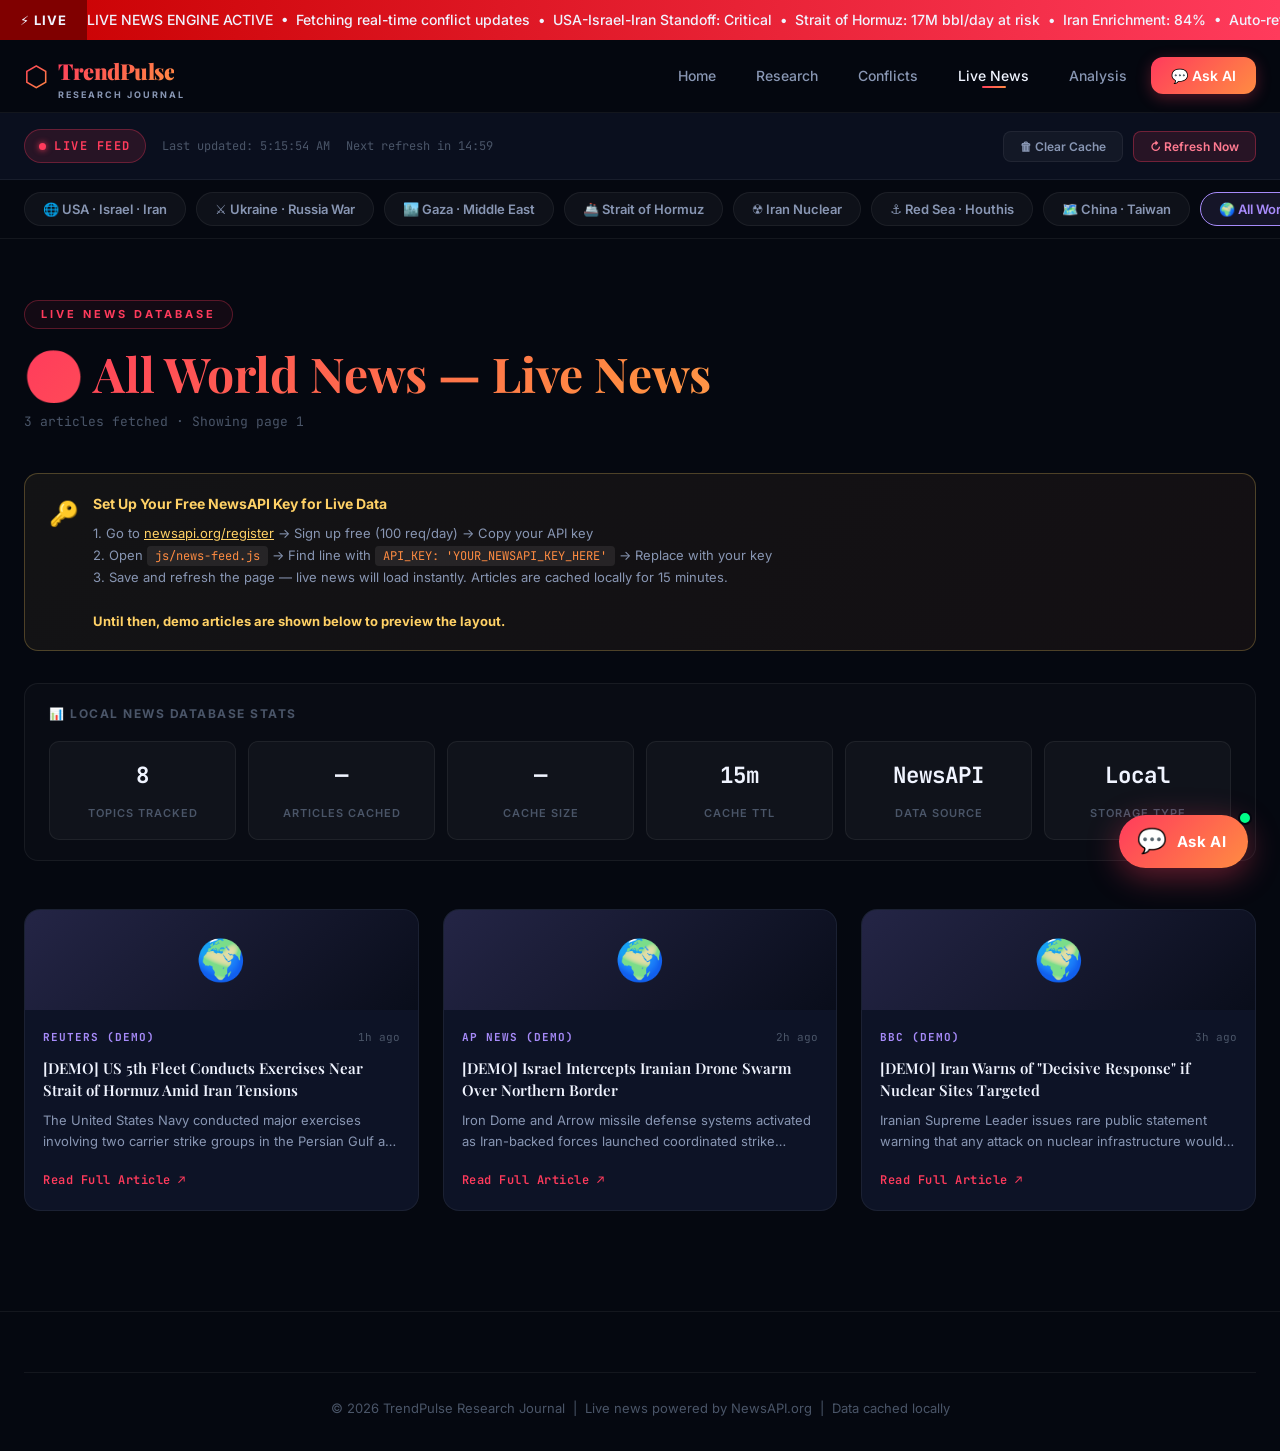
==== news.html @ cd8acbea "Initial commit: TrendPulse - Global Conflict Research Website" ====
<!DOCTYPE html>
<html lang="en">

<head>
    <meta charset="UTF-8" />
    <meta name="viewport" content="width=device-width, initial-scale=1.0" />
    <title>Live News — TrendPulse Global Conflict Research</title>
    <meta name="description"
        content="Real-time live news on USA-Israel-Iran conflict, Strait of Hormuz, Ukraine-Russia war, Gaza, Iran nuclear standoff, Red Sea crisis — powered by live news APIs." />
    <link rel="preconnect" href="https://fonts.googleapis.com" />
    <link
        href="https://fonts.googleapis.com/css2?family=Playfair+Display:wght@400;600;700;900&family=Inter:wght@300;400;500;600;700&family=JetBrains+Mono:wght@400;500&display=swap"
        rel="stylesheet" />
    <link rel="stylesheet" href="css/styles.css" />
    <link rel="stylesheet" href="css/chatbot.css" />
    <style>
        /* ====== NEWS PAGE STYLES ====== */
        .news-controls {
            background: var(--bg-secondary);
            border-bottom: 1px solid var(--border-primary);
            padding: 0;
            position: sticky;
            top: 68px;
            z-index: 90;
        }

        .news-controls-inner {
            max-width: 1280px;
            margin: 0 auto;
            padding: 16px 24px;
            display: flex;
            align-items: center;
            justify-content: space-between;
            gap: 16px;
            flex-wrap: wrap;
        }

        .news-status {
            display: flex;
            align-items: center;
            gap: 16px;
            flex-wrap: wrap;
        }

        .live-badge {
            display: inline-flex;
            align-items: center;
            gap: 8px;
            padding: 6px 14px;
            background: rgba(255, 59, 92, 0.12);
            border: 1px solid rgba(255, 59, 92, 0.3);
            border-radius: 100px;
            font-size: 12px;
            font-weight: 700;
            letter-spacing: 1.5px;
            color: #ff3b5c;
            font-family: var(--font-mono);
        }

        .live-badge-dot {
            width: 7px;
            height: 7px;
            background: #ff3b5c;
            border-radius: 50%;
            box-shadow: 0 0 6px #ff3b5c;
            animation: livepulse 1.2s ease-in-out infinite;
        }

        @keyframes livepulse {

            0%,
            100% {
                opacity: 1;
                transform: scale(1);
            }

            50% {
                opacity: 0.4;
                transform: scale(0.8);
            }
        }

        .status-text {
            font-size: 12px;
            color: var(--text-muted);
            font-family: var(--font-mono);
        }

        .news-actions {
            display: flex;
            gap: 10px;
        }

        .action-btn {
            padding: 7px 16px;
            border-radius: 8px;
            font-size: 12px;
            font-weight: 600;
            cursor: pointer;
            font-family: var(--font-body);
            transition: all 0.2s;
            border: 1px solid var(--border-primary);
            background: rgba(255, 255, 255, 0.04);
            color: var(--text-secondary);
        }

        .action-btn:hover {
            border-color: var(--accent-red);
            color: var(--accent-red);
            background: rgba(255, 59, 92, 0.08);
        }

        .action-btn.primary {
            background: rgba(255, 59, 92, 0.12);
            border-color: rgba(255, 59, 92, 0.35);
            color: #ff7b91;
        }

        /* Topic Tabs */
        .topic-tabs-wrapper {
            background: var(--bg-primary);
            border-bottom: 1px solid var(--border-primary);
            overflow-x: auto;
            scrollbar-width: none;
        }

        .topic-tabs-wrapper::-webkit-scrollbar {
            display: none;
        }

        #newsTopicTabs {
            max-width: 1280px;
            margin: 0 auto;
            padding: 12px 24px;
            display: flex;
            gap: 10px;
            white-space: nowrap;
        }

        .topic-tab {
            padding: 8px 18px;
            background: rgba(255, 255, 255, 0.04);
            border: 1px solid var(--border-primary);
            border-radius: 100px;
            cursor: pointer;
            font-size: 13px;
            font-weight: 600;
            color: var(--text-secondary);
            transition: all 0.2s;
            font-family: var(--font-body);
            white-space: nowrap;
            flex-shrink: 0;
        }

        .topic-tab:hover {
            background: rgba(255, 255, 255, 0.07);
            color: var(--text-primary);
        }

        /* Page Hero */
        .news-hero {
            padding: 60px 24px 40px;
            max-width: 1280px;
            margin: 0 auto;
        }

        .news-hero h1 {
            font-family: var(--font-display);
            font-size: clamp(1.8rem, 4vw, 3rem);
            margin-bottom: 8px;
            line-height: 1.2;
        }

        .news-hero p {
            color: var(--text-muted);
            font-family: var(--font-mono);
            font-size: 13px;
        }

        /* API Key Notice */
        .api-notice {
            max-width: 1280px;
            margin: 0 auto 32px;
            padding: 0 24px;
        }

        .api-notice-inner {
            background: linear-gradient(135deg, rgba(255, 209, 102, 0.06), rgba(255, 140, 66, 0.06));
            border: 1px solid rgba(255, 209, 102, 0.25);
            border-radius: 14px;
            padding: 18px 24px;
            display: flex;
            align-items: flex-start;
            gap: 14px;
        }

        .api-notice-icon {
            font-size: 24px;
            flex-shrink: 0;
            margin-top: 2px;
        }

        .api-notice-text h4 {
            font-size: 14px;
            font-weight: 700;
            color: #ffd166;
            margin-bottom: 6px;
        }

        .api-notice-text p {
            font-size: 13px;
            color: var(--text-secondary);
            line-height: 1.7;
            margin: 0;
        }

        .api-notice-text a {
            color: #ffd166;
            text-decoration: underline;
        }

        .api-notice-text code {
            background: rgba(255, 255, 255, 0.08);
            padding: 2px 8px;
            border-radius: 4px;
            font-family: var(--font-mono);
            font-size: 12px;
            color: #ff8c42;
        }

        /* News Grid */
        #newsGrid {
            max-width: 1280px;
            margin: 0 auto;
            padding: 0 24px 40px;
            display: grid;
            grid-template-columns: repeat(auto-fill, minmax(340px, 1fr));
            gap: 24px;
        }

        .news-card {
            background: var(--bg-card);
            border: 1px solid var(--border-primary);
            border-radius: 16px;
            overflow: hidden;
            cursor: pointer;
            transition: transform 0.25s, border-color 0.25s, box-shadow 0.25s;
        }

        .news-card:hover {
            transform: translateY(-4px);
            border-color: rgba(255, 59, 92, 0.3);
            box-shadow: 0 12px 40px rgba(0, 0, 0, 0.35);
        }

        .nc-img {
            width: 100%;
            height: 180px;
            background-size: cover;
            background-position: center;
            background-color: var(--bg-secondary);
        }

        .nc-img-placeholder {
            height: 100px;
        }

        .nc-body {
            padding: 18px;
        }

        .nc-meta {
            display: flex;
            justify-content: space-between;
            align-items: center;
            margin-bottom: 10px;
        }

        .nc-source {
            font-size: 11px;
            font-weight: 700;
            letter-spacing: 1px;
            text-transform: uppercase;
            font-family: var(--font-mono);
        }

        .nc-time {
            font-size: 11px;
            color: var(--text-muted);
            font-family: var(--font-mono);
        }

        .nc-title {
            font-size: 15px;
            font-weight: 600;
            line-height: 1.5;
            color: var(--text-primary);
            margin-bottom: 8px;
            display: -webkit-box;
            -webkit-line-clamp: 3;
            line-clamp: 3;
            -webkit-box-orient: vertical;
            overflow: hidden;
            font-family: var(--font-display);
        }

        .nc-desc {
            font-size: 13px;
            color: var(--text-secondary);
            line-height: 1.65;
            margin-bottom: 12px;
            display: -webkit-box;
            -webkit-line-clamp: 2;
            line-clamp: 2;
            -webkit-box-orient: vertical;
            overflow: hidden;
        }

        .nc-read {
            font-size: 12px;
            font-weight: 600;
            color: var(--accent-red);
            font-family: var(--font-mono);
            letter-spacing: 0.5px;
        }

        /* Loading & Empty */
        .news-loading {
            grid-column: 1 / -1;
            display: flex;
            flex-direction: column;
            align-items: center;
            justify-content: center;
            padding: 80px 24px;
            gap: 16px;
            color: var(--text-muted);
        }

        .nl-spinner {
            width: 40px;
            height: 40px;
            border: 3px solid rgba(255, 59, 92, 0.2);
            border-top-color: #ff3b5c;
            border-radius: 50%;
            animation: spin 0.8s linear infinite;
        }

        @keyframes spin {
            to {
                transform: rotate(360deg);
            }
        }

        .news-empty {
            grid-column: 1 / -1;
            text-align: center;
            padding: 60px 24px;
            color: var(--text-muted);
            font-size: 15px;
        }

        /* Pagination */
        #newsPagination {
            max-width: 1280px;
            margin: 0 auto 60px;
            padding: 0 24px;
            display: flex;
            gap: 8px;
            justify-content: center;
        }

        .pag-btn {
            padding: 8px 16px;
            background: rgba(255, 255, 255, 0.04);
            border: 1px solid var(--border-primary);
            border-radius: 8px;
            color: var(--text-secondary);
            cursor: pointer;
            font-size: 13px;
            font-weight: 600;
            transition: all 0.2s;
            font-family: var(--font-body);
        }

        .pag-btn:hover,
        .pag-btn.active {
            background: rgba(255, 59, 92, 0.12);
            border-color: rgba(255, 59, 92, 0.4);
            color: #ff7b91;
        }

        /* DB Stats Panel */
        .db-panel {
            max-width: 1280px;
            margin: 0 auto 48px;
            padding: 0 24px;
        }

        .db-panel-inner {
            background: rgba(255, 255, 255, 0.02);
            border: 1px solid var(--border-primary);
            border-radius: 14px;
            padding: 20px 24px;
        }

        .db-panel-inner h4 {
            font-size: 12px;
            font-weight: 700;
            letter-spacing: 1.5px;
            text-transform: uppercase;
            color: var(--text-muted);
            margin-bottom: 16px;
            display: flex;
            align-items: center;
            gap: 8px;
        }

        .db-stats-grid {
            display: grid;
            grid-template-columns: repeat(auto-fit, minmax(140px, 1fr));
            gap: 12px;
        }

        .db-stat {
            background: rgba(255, 255, 255, 0.03);
            border: 1px solid var(--border-primary);
            border-radius: 10px;
            padding: 14px;
            text-align: center;
        }

        .db-stat-num {
            display: block;
            font-family: var(--font-mono);
            font-size: 1.4rem;
            font-weight: 700;
            color: var(--text-primary);
            margin-bottom: 4px;
        }

        .db-stat-lbl {
            font-size: 11px;
            color: var(--text-muted);
            text-transform: uppercase;
            letter-spacing: 1px;
            font-weight: 600;
        }
    </style>
</head>

<body>

    <!-- BREAKING BAR -->
    <div class="breaking-bar">
        <span class="breaking-label">&#9889; LIVE</span>
        <div class="ticker-wrapper">
            <div class="ticker-track">
                <span>LIVE NEWS ENGINE ACTIVE &nbsp;&bull;&nbsp; Fetching real-time conflict updates &nbsp;&bull;&nbsp;
                    USA-Israel-Iran Standoff: Critical &nbsp;&bull;&nbsp; Strait of Hormuz: 17M bbl/day at risk
                    &nbsp;&bull;&nbsp; Iran Enrichment: 84% &nbsp;&bull;&nbsp; Auto-refresh every 15 minutes
                    &nbsp;&bull;&nbsp; Powered by NewsAPI</span>
                <span>LIVE NEWS ENGINE ACTIVE &nbsp;&bull;&nbsp; Fetching real-time conflict updates &nbsp;&bull;&nbsp;
                    USA-Israel-Iran Standoff: Critical &nbsp;&bull;&nbsp; Strait of Hormuz: 17M bbl/day at risk
                    &nbsp;&bull;&nbsp; Iran Enrichment: 84% &nbsp;&bull;&nbsp; Auto-refresh every 15 minutes
                    &nbsp;&bull;&nbsp; Powered by NewsAPI</span>
            </div>
        </div>
    </div>

    <!-- NAVBAR -->
    <nav class="navbar" id="navbar">
        <div class="nav-container">
            <div class="nav-brand">
                <div class="brand-logo">
                    <span class="logo-icon">&#11041;</span>
                    <div class="brand-text">
                        <span class="brand-name">TrendPulse</span>
                        <span class="brand-tagline">RESEARCH JOURNAL</span>
                    </div>
                </div>
            </div>
            <ul class="nav-links" id="navLinks">
                <li><a href="index.html" class="nav-link">Home</a></li>
                <li><a href="research.html" class="nav-link">Research</a></li>
                <li><a href="conflicts.html" class="nav-link">Conflicts</a></li>
                <li><a href="news.html" class="nav-link active">Live News</a></li>
                <li><a href="analysis.html" class="nav-link">Analysis</a></li>
                <li><a href="#" class="nav-link nav-cta" id="openChatNavBtn">&#128172; Ask AI</a></li>
            </ul>
            <button class="hamburger" id="hamburger"><span></span><span></span><span></span></button>
        </div>
    </nav>

    <!-- LIVE STATUS BAR -->
    <div class="news-controls">
        <div class="news-controls-inner">
            <div class="news-status">
                <span class="live-badge"><span class="live-badge-dot"></span>LIVE FEED</span>
                <span class="status-text" id="lastRefreshed">Initializing…</span>
                <span class="status-text" id="refreshCountdown"></span>
            </div>
            <div class="news-actions">
                <button class="action-btn" onclick="TrendPulseNews.clearCache()">&#128465; Clear Cache</button>
                <button class="action-btn primary" onclick="TrendPulseNews.refresh()">&#8635; Refresh Now</button>
            </div>
        </div>
    </div>

    <!-- TOPIC TABS -->
    <div class="topic-tabs-wrapper">
        <div id="newsTopicTabs"><!-- JS renders tabs --></div>
    </div>

    <!-- HERO -->
    <div class="news-hero">
        <div class="section-tag">LIVE NEWS DATABASE</div>
        <h1 id="newsHeading"
            style="background:linear-gradient(135deg,#ff3b5c,#ff8c42,#ffd166);-webkit-background-clip:text;-webkit-text-fill-color:transparent;background-clip:text;">
            🌍 World News — Live</h1>
        <p id="newsSubheading">Loading articles…</p>
    </div>

    <!-- API KEY NOTICE -->
    <div class="api-notice" id="apiNotice">
        <div class="api-notice-inner">
            <div class="api-notice-icon">🔑</div>
            <div class="api-notice-text">
                <h4>Set Up Your Free NewsAPI Key for Live Data</h4>
                <p>
                    1. Go to <a href="https://newsapi.org/register" target="_blank">newsapi.org/register</a> → Sign up
                    free (100 req/day) → Copy your API key<br>
                    2. Open <code>js/news-feed.js</code> → Find line with <code>API_KEY: 'YOUR_NEWSAPI_KEY_HERE'</code>
                    → Replace with your key<br>
                    3. Save and refresh the page — live news will load instantly. Articles are cached locally for 15
                    minutes.
                    <br><br>
                    <strong style="color:#ffd166;">Until then, demo articles are shown below to preview the
                        layout.</strong>
                </p>
            </div>
        </div>
    </div>

    <!-- DATABASE STATS -->
    <div class="db-panel">
        <div class="db-panel-inner">
            <h4>&#128202; Local News Database Stats</h4>
            <div class="db-stats-grid" id="dbStatsGrid">
                <div class="db-stat"><span class="db-stat-num" id="db-topics">8</span><span class="db-stat-lbl">Topics
                        Tracked</span></div>
                <div class="db-stat"><span class="db-stat-num" id="db-articles">—</span><span
                        class="db-stat-lbl">Articles Cached</span></div>
                <div class="db-stat"><span class="db-stat-num" id="db-size">—</span><span class="db-stat-lbl">Cache
                        Size</span></div>
                <div class="db-stat"><span class="db-stat-num" id="db-ttl">15m</span><span class="db-stat-lbl">Cache
                        TTL</span></div>
                <div class="db-stat"><span class="db-stat-num" id="db-source">NewsAPI</span><span
                        class="db-stat-lbl">Data Source</span></div>
                <div class="db-stat"><span class="db-stat-num" id="db-storage">Local</span><span
                        class="db-stat-lbl">Storage Type</span></div>
            </div>
        </div>
    </div>

    <!-- NEWS GRID -->
    <div id="newsGrid">
        <div class="news-loading">
            <div class="nl-spinner"></div>
            <p>Fetching live conflict news…</p>
        </div>
    </div>

    <!-- PAGINATION -->
    <div id="newsPagination"></div>

    <!-- CHATBOT -->
    <div class="chatbot-fab" id="chatbotFab">
        <div class="fab-icon">&#128172;</div>
        <div class="fab-pulse"></div>
        <span class="fab-label">Ask AI</span>
    </div>
    <div class="chatbot-window" id="chatbotWindow">
        <div class="chat-header">
            <div class="chat-header-info">
                <div class="chat-avatar">&#129302;</div>
                <div>
                    <div class="chat-name">TrendPulse AI</div>
                    <div class="chat-status"><span class="status-dot"></span> Research Assistant &bull; Online</div>
                </div>
            </div>
            <div class="chat-header-actions">
                <button class="chat-minimize" id="chatMinimize">&minus;</button>
                <button class="chat-close" id="chatClose">&times;</button>
            </div>
        </div>
        <div class="chat-messages" id="chatMessages">
            <div class="message bot-message">
                <div class="message-avatar">&#129302;</div>
                <div class="message-bubble">
                    <p>You're on the Live News page. Ask me about any breaking story or conflict for detailed analysis!
                    </p>
                </div>
            </div>
        </div>
        <div class="chat-suggestions" id="chatSuggestions">
            <button class="suggestion-chip" onclick="sendSuggestion(this)">What's happening with Iran?</button>
            <button class="suggestion-chip" onclick="sendSuggestion(this)">Explain the Strait of Hormuz</button>
            <button class="suggestion-chip" onclick="sendSuggestion(this)">Latest on Ukraine war?</button>
        </div>
        <div class="chat-input-area">
            <input type="text" id="chatInput" class="chat-input" placeholder="Ask about any conflict…" />
            <button class="chat-send" id="chatSend" onclick="sendMessage()">
                <svg width="20" height="20" viewBox="0 0 24 24" fill="none" stroke="currentColor" stroke-width="2">
                    <line x1="22" y1="2" x2="11" y2="13" />
                    <polygon points="22 2 15 22 11 13 2 9 22 2" />
                </svg>
            </button>
        </div>
    </div>

    <footer class="footer">
        <div class="container">
            <div class="footer-bottom">
                <p>&copy; 2026 TrendPulse Research Journal &nbsp;|&nbsp; Live news powered by NewsAPI.org &nbsp;|&nbsp;
                    Data cached locally
                </p>
            </div>
        </div>
    </footer>

    <script src="js/main.js"></script>
    <script src="js/chatbot.js"></script>
    <script src="js/news-feed.js"></script>
    <script>
        // Init live news page
        document.addEventListener('DOMContentLoaded', () => {
            TrendPulseNews.init();
            updateDbStats();
        });

        // Update localStorage DB stats
        function updateDbStats() {
            let totalArticles = 0;
            let totalSize = 0;
            Object.keys(localStorage).forEach(k => {
                if (k.startsWith('trendpulse_news_')) {
                    try {
                        const data = JSON.parse(localStorage.getItem(k));
                        if (data?.articles) totalArticles += data.articles.length;
                        totalSize += (localStorage.getItem(k) || '').length;
                    } catch (_) { }
                }
            });
            const el = document.getElementById('db-articles');
            if (el) el.textContent = totalArticles || '—';
            const sizeEl = document.getElementById('db-size');
            if (sizeEl) sizeEl.textContent = totalSize > 0 ? (totalSize / 1024).toFixed(1) + 'KB' : '—';
            setTimeout(updateDbStats, 5000);
        }

        // Hide API notice if a real API key is in use (not the placeholder)
        setTimeout(() => {
            const notice = document.getElementById('apiNotice');
            // Peek at the config by checking if real news loaded (not demo titles)
            const keys = Object.keys(localStorage).filter(k => k.startsWith('trendpulse_news_'));
            if (keys.length > 0 && notice) {
                try {
                    const first = JSON.parse(localStorage.getItem(keys[0]));
                    const isDemo = first?.articles?.[0]?.title?.startsWith('[DEMO]');
                    if (!isDemo) {
                        notice.style.transition = 'opacity 0.6s ease, max-height 0.6s ease';
                        notice.style.overflow = 'hidden';
                        notice.style.maxHeight = notice.offsetHeight + 'px';
                        requestAnimationFrame(() => {
                            notice.style.opacity = '0';
                            notice.style.maxHeight = '0';
                            notice.style.marginBottom = '0';
                            notice.style.paddingBottom = '0';
                        });
                    }
                } catch (_) { }
            }
        }, 3500);
    </script>
</body>

</html>
---- css/styles.css ----
/* =============================================
   TRENDPULSE — GLOBAL CONFLICT RESEARCH
   styles.css — Core Design System
   ============================================= */

/* ---- CSS Custom Properties ---- */
:root {
  --bg-primary: #050810;
  --bg-secondary: #0a0f1e;
  --bg-card: #0d1326;
  --bg-card-hover: #111a35;
  --bg-glass: rgba(13, 19, 38, 0.85);

  --accent-red: #ff3b5c;
  --accent-orange: #ff8c42;
  --accent-gold: #ffd166;
  --accent-blue: #4361ee;
  --accent-cyan: #0dcaf0;
  --accent-purple: #7b2d8b;

  --gradient-hero: linear-gradient(135deg, #050810 0%, #0a1628 50%, #0d1f3c 100%);
  --gradient-accent: linear-gradient(135deg, #ff3b5c, #ff8c42);
  --gradient-blue: linear-gradient(135deg, #4361ee, #0dcaf0);
  --gradient-gold: linear-gradient(135deg, #ffd166, #ff8c42);
  --gradient-text: linear-gradient(135deg, #ff8c42, #ffd166, #ff3b5c);

  --text-primary: #f0f4ff;
  --text-secondary: #8896b3;
  --text-muted: #4a5568;
  --text-accent: #ffd166;

  --border-primary: rgba(255, 255, 255, 0.06);
  --border-accent: rgba(255, 140, 66, 0.3);

  --shadow-card: 0 8px 32px rgba(0, 0, 0, 0.4);
  --shadow-glow: 0 0 40px rgba(255, 60, 90, 0.15);
  --shadow-blue: 0 0 40px rgba(67, 97, 238, 0.2);

  --font-display: 'Playfair Display', Georgia, serif;
  --font-body: 'Inter', system-ui, sans-serif;
  --font-mono: 'JetBrains Mono', monospace;

  --radius-sm: 8px;
  --radius-md: 12px;
  --radius-lg: 20px;
  --radius-xl: 28px;

  --transition: 0.3s cubic-bezier(0.4, 0, 0.2, 1);
  --transition-slow: 0.6s cubic-bezier(0.4, 0, 0.2, 1);
}

/* ---- Reset ---- */
*, *::before, *::after { box-sizing: border-box; margin: 0; padding: 0; }
html { scroll-behavior: smooth; }
body {
  font-family: var(--font-body);
  background: var(--bg-primary);
  color: var(--text-primary);
  line-height: 1.7;
  overflow-x: hidden;
}
a { color: inherit; text-decoration: none; }
img { max-width: 100%; }
ul { list-style: none; }

/* ---- Scrollbar ---- */
::-webkit-scrollbar { width: 6px; }
::-webkit-scrollbar-track { background: var(--bg-primary); }
::-webkit-scrollbar-thumb { background: var(--accent-red); border-radius: 3px; }

/* =============================================
   BREAKING NEWS TICKER
   ============================================= */
.breaking-bar {
  background: linear-gradient(90deg, #c90000, #ff3b5c);
  display: flex;
  align-items: center;
  height: 40px;
  overflow: hidden;
  position: relative;
  z-index: 1000;
}
.breaking-label {
  flex-shrink: 0;
  background: #800000;
  padding: 0 20px;
  height: 100%;
  display: flex;
  align-items: center;
  font-weight: 700;
  font-size: 13px;
  letter-spacing: 1px;
  white-space: nowrap;
}
.ticker-wrapper { overflow: hidden; flex: 1; height: 100%; display: flex; align-items: center; }
.ticker-track {
  display: flex;
  white-space: nowrap;
  animation: ticker 40s linear infinite;
  font-size: 14px;
  font-weight: 500;
}
.ticker-track span { padding-right: 40px; }
@keyframes ticker { 0% { transform: translateX(0); } 100% { transform: translateX(-50%); } }

/* =============================================
   NAVBAR
   ============================================= */
.navbar {
  position: sticky;
  top: 0;
  z-index: 900;
  background: rgba(5, 8, 16, 0.9);
  backdrop-filter: blur(20px);
  border-bottom: 1px solid var(--border-primary);
  transition: var(--transition);
}
.navbar.scrolled {
  background: rgba(5, 8, 16, 0.98);
  box-shadow: 0 4px 30px rgba(0, 0, 0, 0.5);
}
.nav-container {
  max-width: 1280px;
  margin: 0 auto;
  padding: 0 24px;
  height: 72px;
  display: flex;
  align-items: center;
  justify-content: space-between;
}
.nav-brand { display: flex; align-items: center; }
.brand-logo { display: flex; align-items: center; gap: 10px; }
.logo-icon {
  font-size: 28px;
  background: var(--gradient-accent);
  -webkit-background-clip: text;
  -webkit-text-fill-color: transparent;
  background-clip: text;
  line-height: 1;
}
.brand-name {
  font-family: var(--font-display);
  font-size: 22px;
  font-weight: 900;
  letter-spacing: -0.5px;
  background: var(--gradient-accent);
  -webkit-background-clip: text;
  -webkit-text-fill-color: transparent;
  background-clip: text;
}
.brand-tagline {
  display: block;
  font-size: 9px;
  font-weight: 700;
  letter-spacing: 2px;
  color: var(--text-secondary);
  line-height: 1;
}
.nav-links {
  display: flex;
  align-items: center;
  gap: 8px;
}
.nav-link {
  padding: 8px 16px;
  border-radius: var(--radius-sm);
  font-size: 14px;
  font-weight: 500;
  color: var(--text-secondary);
  transition: var(--transition);
  position: relative;
}
.nav-link::after {
  content: '';
  position: absolute;
  bottom: 4px;
  left: 50%;
  transform: translateX(-50%);
  width: 0;
  height: 2px;
  background: var(--gradient-accent);
  border-radius: 2px;
  transition: var(--transition);
}
.nav-link:hover, .nav-link.active {
  color: var(--text-primary);
}
.nav-link:hover::after, .nav-link.active::after { width: 24px; }
.nav-cta {
  background: var(--gradient-accent);
  color: white !important;
  padding: 10px 20px !important;
  border-radius: var(--radius-md) !important;
  font-weight: 600 !important;
  box-shadow: 0 4px 15px rgba(255, 59, 92, 0.3);
  transition: var(--transition) !important;
}
.nav-cta:hover {
  transform: translateY(-2px);
  box-shadow: 0 6px 25px rgba(255, 59, 92, 0.45) !important;
}
.nav-cta::after { display: none !important; }
.hamburger {
  display: none;
  flex-direction: column;
  gap: 5px;
  background: none;
  border: none;
  cursor: pointer;
  padding: 8px;
}
.hamburger span {
  display: block;
  width: 24px;
  height: 2px;
  background: var(--text-primary);
  border-radius: 2px;
  transition: var(--transition);
}

/* =============================================
   HERO SECTION
   ============================================= */
.hero {
  position: relative;
  min-height: 100vh;
  display: flex;
  flex-direction: column;
  justify-content: center;
  align-items: flex-start;
  padding: 120px 24px 80px;
  overflow: hidden;
  background: var(--gradient-hero);
}
.hero-bg-grid {
  position: absolute;
  inset: 0;
  background-image:
    linear-gradient(rgba(255, 59, 92, 0.03) 1px, transparent 1px),
    linear-gradient(90deg, rgba(255, 59, 92, 0.03) 1px, transparent 1px);
  background-size: 60px 60px;
  pointer-events: none;
}
.hero-particles {
  position: absolute;
  inset: 0;
  pointer-events: none;
}
.particle {
  position: absolute;
  width: 2px;
  height: 2px;
  border-radius: 50%;
  background: var(--accent-red);
  animation: float-particle linear infinite;
  opacity: 0;
}
@keyframes float-particle {
  0% { transform: translateY(100vh) scale(0); opacity: 0; }
  10% { opacity: 1; }
  90% { opacity: 0.5; }
  100% { transform: translateY(-100px) scale(1.5); opacity: 0; }
}
.hero-content {
  max-width: 1280px;
  width: 100%;
  margin: 0 auto;
  position: relative;
  z-index: 2;
}
.hero-badge {
  display: inline-flex;
  align-items: center;
  gap: 8px;
  background: rgba(255, 59, 92, 0.1);
  border: 1px solid rgba(255, 59, 92, 0.3);
  padding: 6px 16px;
  border-radius: 100px;
  font-size: 13px;
  font-weight: 600;
  color: var(--accent-red);
  margin-bottom: 32px;
  letter-spacing: 0.5px;
}
.badge-dot {
  width: 8px;
  height: 8px;
  border-radius: 50%;
  background: var(--accent-red);
  animation: pulse-dot 2s ease-in-out infinite;
}
@keyframes pulse-dot {
  0%, 100% { box-shadow: 0 0 0 0 rgba(255, 59, 92, 0.5); }
  50% { box-shadow: 0 0 0 6px rgba(255, 59, 92, 0); }
}
.hero-title {
  font-family: var(--font-display);
  font-size: clamp(42px, 7vw, 88px);
  font-weight: 900;
  line-height: 1.05;
  color: var(--text-primary);
  margin-bottom: 28px;
  letter-spacing: -2px;
}
.gradient-text {
  background: var(--gradient-text);
  -webkit-background-clip: text;
  -webkit-text-fill-color: transparent;
  background-clip: text;
}
.hero-subtitle {
  font-size: clamp(16px, 2vw, 20px);
  color: var(--text-secondary);
  max-width: 580px;
  line-height: 1.8;
  margin-bottom: 40px;
}
.hero-actions {
  display: flex;
  gap: 16px;
  margin-bottom: 64px;
  flex-wrap: wrap;
}
.btn {
  display: inline-flex;
  align-items: center;
  gap: 8px;
  padding: 14px 28px;
  border-radius: var(--radius-md);
  font-size: 15px;
  font-weight: 600;
  cursor: pointer;
  border: none;
  transition: var(--transition);
  position: relative;
  overflow: hidden;
}
.btn::before {
  content: '';
  position: absolute;
  inset: 0;
  opacity: 0;
  transition: var(--transition);
}
.btn:hover::before { opacity: 1; }
.btn-primary {
  background: var(--gradient-accent);
  color: white;
  box-shadow: 0 4px 20px rgba(255, 59, 92, 0.35);
}
.btn-primary::before { background: rgba(255,255,255,0.1); }
.btn-primary:hover {
  transform: translateY(-3px);
  box-shadow: 0 8px 30px rgba(255, 59, 92, 0.5);
}
.btn-secondary {
  background: rgba(255, 255, 255, 0.06);
  border: 1px solid rgba(255, 255, 255, 0.12);
  color: var(--text-primary);
  backdrop-filter: blur(10px);
}
.btn-secondary:hover {
  background: rgba(255, 255, 255, 0.1);
  transform: translateY(-3px);
}
.btn-large { padding: 18px 36px; font-size: 17px; }
.hero-stats {
  display: flex;
  align-items: center;
  gap: 0;
  flex-wrap: wrap;
}
.hero-stat {
  display: flex;
  flex-direction: column;
  align-items: flex-start;
  padding: 0 32px;
}
.hero-stat:first-child { padding-left: 0; }
.stat-number {
  font-family: var(--font-display);
  font-size: 40px;
  font-weight: 900;
  background: var(--gradient-text);
  -webkit-background-clip: text;
  -webkit-text-fill-color: transparent;
  background-clip: text;
  line-height: 1;
}
.stat-label {
  font-size: 12px;
  font-weight: 600;
  color: var(--text-secondary);
  letter-spacing: 0.8px;
  text-transform: uppercase;
  margin-top: 4px;
}
.stat-divider {
  width: 1px;
  height: 48px;
  background: var(--border-primary);
}
.hero-scroll-hint {
  position: absolute;
  bottom: 40px;
  left: 50%;
  transform: translateX(-50%);
  display: flex;
  flex-direction: column;
  align-items: center;
  gap: 8px;
  color: var(--text-muted);
  font-size: 12px;
  font-weight: 500;
  letter-spacing: 1px;
}
.scroll-arrow {
  width: 26px;
  height: 26px;
  border-right: 2px solid var(--text-muted);
  border-bottom: 2px solid var(--text-muted);
  transform: rotate(45deg);
  animation: bounce-scroll 2s ease-in-out infinite;
}
@keyframes bounce-scroll {
  0%, 100% { transform: rotate(45deg) translateY(0); opacity: 0.5; }
  50% { transform: rotate(45deg) translateY(6px); opacity: 1; }
}

/* =============================================
   SECTIONS COMMON
   ============================================= */
.section { padding: 100px 24px; }
.container { max-width: 1280px; margin: 0 auto; }
.section-header { text-align: center; margin-bottom: 64px; }
.section-tag {
  display: inline-block;
  font-size: 11px;
  font-weight: 700;
  letter-spacing: 3px;
  color: var(--accent-red);
  text-transform: uppercase;
  margin-bottom: 16px;
  padding: 4px 16px;
  border: 1px solid rgba(255, 59, 92, 0.3);
  border-radius: 100px;
  background: rgba(255, 59, 92, 0.06);
}
.section-title {
  font-family: var(--font-display);
  font-size: clamp(28px, 4vw, 48px);
  font-weight: 700;
  color: var(--text-primary);
  margin-bottom: 16px;
  line-height: 1.15;
}
.section-subtitle { color: var(--text-secondary); font-size: 17px; max-width: 560px; margin: 0 auto; }

/* =============================================
   RESEARCH CARDS
   ============================================= */
.featured-section { background: var(--bg-secondary); }
.featured-grid {
  display: grid;
  grid-template-columns: repeat(12, 1fr);
  gap: 20px;
}
.research-card {
  background: var(--bg-card);
  border: 1px solid var(--border-primary);
  border-radius: var(--radius-lg);
  overflow: hidden;
  transition: var(--transition);
  cursor: pointer;
  display: block;
  position: relative;
}
.research-card:hover {
  transform: translateY(-6px);
  border-color: rgba(255, 140, 66, 0.3);
  box-shadow: 0 20px 50px rgba(0, 0, 0, 0.5), 0 0 0 1px rgba(255, 140, 66, 0.1);
}
.card-large { grid-column: span 7; }
.card-medium { grid-column: span 5; }
.card-small { grid-column: span 4; }

.card-image {
  position: relative;
  height: 220px;
  display: flex;
  align-items: flex-start;
  justify-content: space-between;
  padding: 20px;
}
.card-flag { font-size: 48px; filter: drop-shadow(0 4px 12px rgba(0,0,0,0.5)); }
.card-conflict-badge {
  padding: 4px 12px;
  border-radius: 100px;
  font-size: 11px;
  font-weight: 700;
  letter-spacing: 1px;
  text-transform: uppercase;
}
.card-conflict-badge.critical {
  background: rgba(255, 59, 92, 0.2);
  border: 1px solid rgba(255, 59, 92, 0.5);
  color: #ff3b5c;
}
.card-conflict-badge.high {
  background: rgba(255, 140, 66, 0.2);
  border: 1px solid rgba(255, 140, 66, 0.5);
  color: #ff8c42;
}
.card-conflict-badge.medium {
  background: rgba(255, 209, 102, 0.2);
  border: 1px solid rgba(255, 209, 102, 0.5);
  color: #ffd166;
}
.card-image-overlay {
  position: absolute;
  bottom: 20px;
  right: 20px;
}
.conflict-timeline-mini {
  display: flex;
  align-items: center;
  gap: 4px;
}
.timeline-dot {
  width: 10px;
  height: 10px;
  border-radius: 50%;
}
.timeline-dot.active { background: var(--accent-red); }
.timeline-dot.ongoing {
  background: transparent;
  border: 2px solid #ffd166;
  animation: pulse-dot 1.5s ease-in-out infinite;
}
.timeline-line { width: 20px; height: 2px; background: rgba(255,255,255,0.2); }
.card-body { padding: 24px; }
.card-meta {
  display: flex;
  align-items: center;
  justify-content: space-between;
  margin-bottom: 12px;
}
.card-category {
  font-size: 11px;
  font-weight: 700;
  letter-spacing: 2px;
  color: var(--accent-orange);
  text-transform: uppercase;
}
.card-date { font-size: 12px; color: var(--text-muted); }
.card-title {
  font-family: var(--font-display);
  font-size: 22px;
  font-weight: 700;
  line-height: 1.3;
  margin-bottom: 12px;
  color: var(--text-primary);
  transition: var(--transition);
}
.research-card:hover .card-title { color: var(--accent-gold); }
.card-small .card-title { font-size: 17px; }
.card-excerpt { font-size: 14px; color: var(--text-secondary); line-height: 1.7; margin-bottom: 16px; }
.card-small .card-excerpt { font-size: 13px; }
.card-footer { display: flex; align-items: center; justify-content: space-between; }
.read-time { font-size: 13px; color: var(--text-muted); }
.card-arrow {
  font-size: 20px;
  color: var(--accent-orange);
  transition: var(--transition);
}
.research-card:hover .card-arrow { transform: translateX(6px); }

/* =============================================
   RISK METER SECTION
   ============================================= */
.risk-section {
  background: var(--bg-primary);
  position: relative;
}
.risk-section::before {
  content: '';
  position: absolute;
  inset: 0;
  background: radial-gradient(ellipse 60% 50% at 50% 50%, rgba(255, 59, 92, 0.05), transparent);
}
.risk-panel {
  background: var(--bg-card);
  border: 1px solid var(--border-primary);
  border-radius: var(--radius-xl);
  padding: 56px;
  position: relative;
  z-index: 1;
}
.risk-header { margin-bottom: 48px; text-align: center; }
.risk-header h2 { font-family: var(--font-display); font-size: 36px; font-weight: 700; margin-bottom: 12px; }
.risk-header p { color: var(--text-secondary); font-size: 15px; }
.risk-meters { max-width: 700px; margin: 0 auto 56px; display: flex; flex-direction: column; gap: 28px; }
.risk-item {}
.risk-label {
  display: flex;
  justify-content: space-between;
  align-items: center;
  margin-bottom: 8px;
}
.risk-region { font-size: 15px; font-weight: 600; }
.risk-value { font-family: var(--font-mono); font-size: 16px; font-weight: 700; }
.critical-text { color: var(--accent-red); }
.high-text { color: var(--accent-orange); }
.medium-text { color: var(--accent-gold); }
.risk-bar-bg {
  height: 10px;
  background: rgba(255, 255, 255, 0.06);
  border-radius: 5px;
  overflow: hidden;
}
.risk-bar-fill {
  height: 100%;
  border-radius: 5px;
  width: 0%;
  transition: width 1.5s cubic-bezier(0.4, 0, 0.2, 1);
}
.critical-bar { background: linear-gradient(90deg, #c90000, #ff3b5c); }
.high-bar { background: linear-gradient(90deg, #e15a00, #ff8c42); }
.medium-bar { background: linear-gradient(90deg, #b38800, #ffd166); }
.risk-ww3 { text-align: center; border-top: 1px solid var(--border-primary); padding-top: 48px; }
.ww3-meter-label {
  font-family: var(--font-display);
  font-size: 22px;
  font-weight: 700;
  margin-bottom: 32px;
}
.ww3-gauge-wrap { display: flex; justify-content: center; margin-bottom: 20px; }
.ww3-gauge {
  width: 200px;
  height: 100px;
  position: relative;
  display: flex;
  align-items: flex-end;
  justify-content: center;
}
.gauge-arc {
  position: absolute;
  top: 0;
  left: 0;
  right: 0;
  height: 200px;
  border-radius: 200px 200px 0 0;
  background: conic-gradient(
    from 180deg at 50% 100%,
    #2d7a2d 0deg 54deg,
    #ffd166 54deg 108deg,
    #ff8c42 108deg 144deg,
    #ff3b5c 144deg 180deg
  );
  overflow: hidden;
}
.gauge-arc::after {
  content: '';
  position: absolute;
  bottom: 0;
  left: 50%;
  transform: translateX(-50%);
  width: 140px;
  height: 70px;
  background: var(--bg-card);
  border-radius: 70px 70px 0 0;
}
.gauge-needle {
  position: absolute;
  bottom: 0;
  left: 50%;
  width: 3px;
  height: 88px;
  background: linear-gradient(180deg, var(--accent-gold), transparent);
  transform-origin: bottom center;
  transform: translateX(-50%) rotate(-12deg);
  border-radius: 3px;
  transition: transform 2s cubic-bezier(0.4, 0, 0.2, 1);
  z-index: 2;
}
.gauge-center-label {
  position: absolute;
  bottom: 8px;
  left: 50%;
  transform: translateX(-50%);
  text-align: center;
  z-index: 3;
}
.gauge-percent {
  font-family: var(--font-display);
  font-size: 28px;
  font-weight: 900;
  color: var(--accent-gold);
  display: block;
}
.gauge-sub { font-size: 11px; color: var(--text-secondary); letter-spacing: 1px; }
.ww3-note { font-size: 12px; color: var(--text-muted); max-width: 500px; margin: 0 auto; line-height: 1.6; }

/* =============================================
   TIMELINE SECTION
   ============================================= */
.timeline-section { background: var(--bg-secondary); }
.timeline {
  position: relative;
  padding: 20px 0;
  max-width: 900px;
  margin: 0 auto;
}
.timeline::before {
  content: '';
  position: absolute;
  left: 50%;
  top: 0;
  bottom: 0;
  width: 2px;
  background: linear-gradient(180deg, var(--accent-red), var(--accent-orange), var(--accent-gold));
  transform: translateX(-50%);
  opacity: 0.4;
}
.timeline-item {
  position: relative;
  width: 50%;
  padding: 0 48px 40px;
}
.timeline-item.left { left: 0; text-align: right; }
.timeline-item.right { left: 50%; text-align: left; }
.timeline-dot {
  position: absolute;
  top: 20px;
  width: 16px;
  height: 16px;
  border-radius: 50%;
  z-index: 2;
}
.timeline-item.left .timeline-dot { right: -8px; }
.timeline-item.right .timeline-dot { left: -8px; }
.timeline-dot.war {
  background: var(--accent-red);
  box-shadow: 0 0 20px rgba(255, 59, 92, 0.5);
}
.timeline-dot.diplomatic {
  background: var(--accent-blue);
  box-shadow: 0 0 20px rgba(67, 97, 238, 0.5);
}
.timeline-dot.crisis {
  background: var(--accent-orange);
  box-shadow: 0 0 20px rgba(255, 140, 66, 0.5);
}
.timeline-card {
  background: var(--bg-card);
  border: 1px solid var(--border-primary);
  border-radius: var(--radius-md);
  padding: 20px 24px;
  transition: var(--transition);
}
.timeline-card:hover {
  border-color: rgba(255, 140, 66, 0.3);
  transform: translateY(-3px);
  box-shadow: var(--shadow-card);
}
.tl-date {
  font-family: var(--font-mono);
  font-size: 12px;
  color: var(--accent-orange);
  font-weight: 700;
  display: block;
  margin-bottom: 6px;
}
.timeline-card h4 {
  font-family: var(--font-display);
  font-size: 17px;
  font-weight: 700;
  margin-bottom: 8px;
  color: var(--text-primary);
}
.timeline-card p { font-size: 13px; color: var(--text-secondary); line-height: 1.6; margin-bottom: 10px; }
.tl-tag {
  font-size: 12px;
  color: var(--text-muted);
  font-weight: 500;
}

/* =============================================
   UPDATES SECTION
   ============================================= */
.updates-section { background: var(--bg-primary); }
.updates-grid {
  display: grid;
  grid-template-columns: repeat(auto-fit, minmax(380px, 1fr));
  gap: 16px;
}
.update-item {
  background: var(--bg-card);
  border: 1px solid var(--border-primary);
  border-radius: var(--radius-md);
  padding: 20px 24px;
  display: flex;
  align-items: flex-start;
  gap: 16px;
  transition: var(--transition);
  animation: slide-in 0.5s ease both;
}
.update-item:hover {
  border-color: rgba(255, 140, 66, 0.25);
  transform: translateX(4px);
}
.update-time {
  flex-shrink: 0;
  font-family: var(--font-mono);
  font-size: 12px;
  color: var(--text-muted);
  min-width: 50px;
}
.update-badge {
  flex-shrink: 0;
  padding: 3px 10px;
  border-radius: 4px;
  font-size: 11px;
  font-weight: 700;
  letter-spacing: 0.5px;
  text-transform: uppercase;
}
.update-badge.ukraine { background: rgba(0, 87, 183, 0.25); color: #4b9cff; border: 1px solid rgba(75, 156, 255, 0.3); }
.update-badge.gaza { background: rgba(255, 59, 92, 0.2); color: #ff3b5c; border: 1px solid rgba(255, 59, 92, 0.3); }
.update-badge.taiwan { background: rgba(255, 0, 0, 0.15); color: #ff6b6b; border: 1px solid rgba(255, 107, 107, 0.3); }
.update-badge.sudan { background: rgba(255, 140, 66, 0.2); color: #ff8c42; border: 1px solid rgba(255, 140, 66, 0.3); }
.update-badge.dprk { background: rgba(200, 0, 50, 0.2); color: #ff4169; border: 1px solid rgba(255, 65, 105, 0.3); }
.update-badge.yemen { background: rgba(123, 45, 139, 0.2); color: #c06fd4; border: 1px solid rgba(192, 111, 212, 0.3); }
.update-text { font-size: 14px; color: var(--text-secondary); line-height: 1.5; }
@keyframes slide-in {
  from { opacity: 0; transform: translateX(-20px); }
  to { opacity: 1; transform: translateX(0); }
}

/* =============================================
   CTA SECTION
   ============================================= */
.cta-section { background: var(--bg-secondary); }
.cta-box {
  background: linear-gradient(135deg, rgba(255, 59, 92, 0.1) 0%, rgba(67, 97, 238, 0.1) 100%);
  border: 1px solid rgba(255, 59, 92, 0.2);
  border-radius: var(--radius-xl);
  padding: 80px 48px;
  text-align: center;
  position: relative;
  overflow: hidden;
}
.cta-box::before {
  content: '';
  position: absolute;
  inset: 0;
  background: radial-gradient(ellipse 50% 80% at 50% 100%, rgba(255, 59, 92, 0.08), transparent);
}
.cta-box h2 {
  font-family: var(--font-display);
  font-size: clamp(28px, 4vw, 44px);
  font-weight: 700;
  margin-bottom: 20px;
  position: relative;
}
.cta-box p {
  font-size: 18px;
  color: var(--text-secondary);
  max-width: 560px;
  margin: 0 auto 40px;
  position: relative;
}

/* =============================================
   FOOTER
   ============================================= */
.footer {
  background: var(--bg-primary);
  border-top: 1px solid var(--border-primary);
  padding: 60px 24px 32px;
}
.footer-grid {
  display: grid;
  grid-template-columns: 2fr 1fr 1fr 2fr;
  gap: 40px;
  max-width: 1280px;
  margin: 0 auto 48px;
}
.footer-desc { color: var(--text-secondary); font-size: 14px; line-height: 1.7; margin-top: 16px; }
.footer-nav h4, .footer-disclaimer h4 {
  font-size: 13px;
  font-weight: 700;
  letter-spacing: 1.5px;
  text-transform: uppercase;
  color: var(--text-primary);
  margin-bottom: 16px;
}
.footer-nav ul { display: flex; flex-direction: column; gap: 10px; }
.footer-nav a {
  font-size: 14px;
  color: var(--text-secondary);
  transition: var(--transition);
}
.footer-nav a:hover { color: var(--accent-orange); }
.footer-disclaimer p { font-size: 13px; color: var(--text-secondary); line-height: 1.7; }
.footer-bottom {
  max-width: 1280px;
  margin: 0 auto;
  border-top: 1px solid var(--border-primary);
  padding-top: 24px;
  font-size: 13px;
  color: var(--text-muted);
  text-align: center;
}

/* =============================================
   RESEARCH PAGE SPECIFIC
   ============================================= */
.page-hero {
  padding: 100px 24px 60px;
  background: var(--bg-secondary);
  border-bottom: 1px solid var(--border-primary);
  text-align: center;
}
.page-hero h1 {
  font-family: var(--font-display);
  font-size: clamp(32px, 5vw, 60px);
  font-weight: 900;
  margin: 16px 0;
}
.page-hero p { font-size: 18px; color: var(--text-secondary); }
.research-article {
  max-width: 1280px;
  margin: 0 auto;
  padding: 80px 24px;
}
.article-section {
  padding: 80px 0;
  border-bottom: 1px solid var(--border-primary);
}
.article-section:last-child { border-bottom: none; }
.article-layout { display: grid; grid-template-columns: 1fr 340px; gap: 60px; align-items: start; }
.article-content {}
.article-badge {
  display: inline-block;
  padding: 4px 14px;
  border-radius: 100px;
  font-size: 11px;
  font-weight: 700;
  letter-spacing: 2px;
  text-transform: uppercase;
  margin-bottom: 20px;
}
.article-badge.war { background: rgba(255, 59, 92, 0.15); color: var(--accent-red); border: 1px solid rgba(255, 59, 92, 0.3); }
.article-badge.tension { background: rgba(255, 140, 66, 0.15); color: var(--accent-orange); border: 1px solid rgba(255, 140, 66, 0.3); }
.article-badge.nuclear { background: rgba(255, 209, 102, 0.12); color: var(--accent-gold); border: 1px solid rgba(255, 209, 102, 0.3); }
.article-badge.civil { background: rgba(154, 102, 255, 0.12); color: #9a66ff; border: 1px solid rgba(154, 102, 255, 0.3); }
.article-badge.proxy { background: rgba(13, 202, 240, 0.12); color: var(--accent-cyan); border: 1px solid rgba(13, 202, 240, 0.3); }
.article-title {
  font-family: var(--font-display);
  font-size: clamp(28px, 3.5vw, 44px);
  font-weight: 800;
  line-height: 1.15;
  margin-bottom: 20px;
}
.article-meta {
  display: flex;
  align-items: center;
  gap: 20px;
  margin-bottom: 28px;
  flex-wrap: wrap;
}
.article-meta span { font-size: 13px; color: var(--text-muted); }
.article-meta strong { color: var(--text-secondary); margin-right: 4px; }
.article-lead {
  font-size: 18px;
  color: var(--text-secondary);
  line-height: 1.8;
  margin-bottom: 32px;
  padding-left: 16px;
  border-left: 3px solid var(--accent-red);
}
.article-body { font-size: 16px; line-height: 1.9; color: rgba(240, 244, 255, 0.85); }
.article-body h3 {
  font-family: var(--font-display);
  font-size: 22px;
  font-weight: 700;
  color: var(--text-primary);
  margin: 36px 0 14px;
}
.article-body p { margin-bottom: 18px; }
.article-body ul { list-style: disc; padding-left: 24px; margin-bottom: 18px; }
.article-body ul li { margin-bottom: 8px; color: var(--text-secondary); }
.article-body blockquote {
  background: rgba(255, 140, 66, 0.06);
  border-left: 4px solid var(--accent-orange);
  padding: 20px 24px;
  margin: 28px 0;
  border-radius: 0 var(--radius-sm) var(--radius-sm) 0;
  font-style: italic;
  color: var(--text-secondary);
  font-size: 15px;
}
.article-sidebar {}
.sidebar-card {
  background: var(--bg-card);
  border: 1px solid var(--border-primary);
  border-radius: var(--radius-md);
  padding: 24px;
  margin-bottom: 20px;
}
.sidebar-card h4 {
  font-size: 13px;
  font-weight: 700;
  letter-spacing: 1.5px;
  text-transform: uppercase;
  color: var(--accent-orange);
  margin-bottom: 16px;
}
.sidebar-stat { display: flex; justify-content: space-between; align-items: center; padding: 10px 0; border-bottom: 1px solid var(--border-primary); }
.sidebar-stat:last-child { border-bottom: none; }
.sidebar-stat-label { font-size: 13px; color: var(--text-secondary); }
.sidebar-stat-value { font-family: var(--font-mono); font-size: 13px; font-weight: 700; color: var(--text-primary); }
.prediction-box {
  background: linear-gradient(135deg, rgba(255, 140, 66, 0.08), rgba(255, 59, 92, 0.05));
  border: 1px solid rgba(255, 140, 66, 0.2);
  border-radius: var(--radius-md);
  padding: 24px;
  margin-top: 24px;
}
.prediction-box h4 { color: var(--accent-gold); margin-bottom: 12px; }
.prediction-box p { font-size: 14px; color: var(--text-secondary); line-height: 1.7; }

/* =============================================
   CONFLICTS PAGE
   ============================================= */
.conflicts-grid {
  display: grid;
  grid-template-columns: repeat(auto-fit, minmax(340px, 1fr));
  gap: 24px;
  max-width: 1280px;
  margin: 0 auto;
  padding: 0 24px;
}
.conflict-card {
  background: var(--bg-card);
  border: 1px solid var(--border-primary);
  border-radius: var(--radius-lg);
  padding: 32px;
  transition: var(--transition);
  position: relative;
  overflow: hidden;
}
.conflict-card::before {
  content: '';
  position: absolute;
  top: 0;
  left: 0;
  right: 0;
  height: 3px;
}
.conflict-card.war-active::before { background: var(--gradient-accent); }
.conflict-card.tension::before { background: linear-gradient(90deg, var(--accent-orange), var(--accent-gold)); }
.conflict-card.nuclear::before { background: linear-gradient(90deg, var(--accent-gold), #fff200); }
.conflict-card:hover { transform: translateY(-6px); box-shadow: var(--shadow-card); }
.conflict-flag { font-size: 48px; margin-bottom: 16px; display: block; }
.conflict-name { font-family: var(--font-display); font-size: 22px; font-weight: 700; margin-bottom: 8px; }
.conflict-status {
  display: inline-block;
  padding: 4px 12px;
  border-radius: 100px;
  font-size: 11px;
  font-weight: 700;
  letter-spacing: 1px;
  text-transform: uppercase;
  margin-bottom: 16px;
}
.status-active { background: rgba(255, 59, 92, 0.2); color: var(--accent-red); border: 1px solid rgba(255, 59, 92, 0.4); }
.status-tension { background: rgba(255, 140, 66, 0.2); color: var(--accent-orange); border: 1px solid rgba(255, 140, 66, 0.4); }
.status-nuclear { background: rgba(255, 209, 102, 0.15); color: var(--accent-gold); border: 1px solid rgba(255, 209, 102, 0.4); }
.conflict-summary { font-size: 14px; color: var(--text-secondary); line-height: 1.7; margin-bottom: 20px; }
.conflict-stats { display: flex; gap: 20px; flex-wrap: wrap; }
.conflict-stat-item { text-align: center; }
.conflict-stat-num { font-family: var(--font-mono); font-size: 18px; font-weight: 700; display: block; color: var(--text-primary); }
.conflict-stat-lbl { font-size: 11px; color: var(--text-muted); letter-spacing: 0.8px; text-transform: uppercase; }
.conflict-link {
  display: inline-flex;
  align-items: center;
  gap: 8px;
  margin-top: 20px;
  font-size: 14px;
  font-weight: 600;
  color: var(--accent-orange);
  transition: var(--transition);
}
.conflict-link:hover { gap: 14px; }

/* =============================================
   ANALYSIS PAGE
   ============================================= */
.analysis-grid {
  display: grid;
  grid-template-columns: 1fr 1fr;
  gap: 24px;
  max-width: 1280px;
  margin: 0 auto;
  padding: 0 24px;
}
.analysis-card {
  background: var(--bg-card);
  border: 1px solid var(--border-primary);
  border-radius: var(--radius-lg);
  padding: 36px;
  transition: var(--transition);
}
.analysis-card:hover { border-color: var(--border-accent); transform: translateY(-4px); }
.analysis-card h3 {
  font-family: var(--font-display);
  font-size: 22px;
  font-weight: 700;
  margin-bottom: 16px;
  color: var(--text-primary);
}
.analysis-card p { font-size: 15px; color: var(--text-secondary); line-height: 1.8; }
.analysis-card.full { grid-column: span 2; }
.opinion-grid { display: grid; grid-template-columns: repeat(3, 1fr); gap: 20px; margin-top: 32px; }
.opinion-card {
  background: rgba(255, 255, 255, 0.03);
  border: 1px solid var(--border-primary);
  border-radius: var(--radius-md);
  padding: 24px;
}
.opinion-author { font-weight: 700; color: var(--accent-gold); margin-bottom: 6px; font-size: 15px; }
.opinion-role { font-size: 12px; color: var(--text-muted); margin-bottom: 14px; }
.opinion-quote { font-size: 14px; color: var(--text-secondary); line-height: 1.7; font-style: italic; }
.outcome-bars { display: flex; flex-direction: column; gap: 16px; margin-top: 20px; }
.outcome-bar-item {}
.outcome-label { display: flex; justify-content: space-between; margin-bottom: 6px; font-size: 14px; }
.outcome-label span:first-child { color: var(--text-secondary); }
.outcome-label span:last-child { font-family: var(--font-mono); font-weight: 700; color: var(--text-primary); }
.outcome-bar-bg { height: 8px; background: rgba(255,255,255,0.06); border-radius: 4px; overflow: hidden; }
.outcome-bar-fill { height: 100%; border-radius: 4px; }
.bar-peace { background: linear-gradient(90deg, #2d7a2d, #4caf50); }
.bar-freeze { background: linear-gradient(90deg, #1565c0, #4361ee); }
.bar-escalation { background: linear-gradient(90deg, #e65100, #ff8c42); }
.bar-collapse { background: linear-gradient(90deg, #900, #ff3b5c); }

/* =============================================
   RESPONSIVE
   ============================================= */
@media (max-width: 1024px) {
  .featured-grid { grid-template-columns: 1fr 1fr; }
  .card-large, .card-medium, .card-small { grid-column: span 1; }
  .card-large { grid-column: span 2; }
  .article-layout { grid-template-columns: 1fr; }
  .article-sidebar { display: grid; grid-template-columns: 1fr 1fr; gap: 16px; }
  .footer-grid { grid-template-columns: 1fr 1fr; }
}

@media (max-width: 768px) {
  .nav-links { display: none; flex-direction: column; gap: 0; position: absolute; top: 72px; left: 0; right: 0; background: rgba(5, 8, 16, 0.98); backdrop-filter: blur(20px); padding: 12px; border-bottom: 1px solid var(--border-primary); }
  .nav-links.open { display: flex; }
  .nav-link { width: 100%; padding: 14px 16px; border-radius: var(--radius-sm); }
  .nav-link::after { display: none; }
  .hamburger { display: flex; }
  .featured-grid { grid-template-columns: 1fr; }
  .card-large, .card-medium, .card-small { grid-column: span 1; }
  .timeline::before { left: 24px; }
  .timeline-item { width: 100%; left: 0 !important; text-align: left !important; padding-left: 64px; padding-right: 0; }
  .timeline-item.left .timeline-dot,
  .timeline-item.right .timeline-dot { left: 16px; right: auto; }
  .analysis-grid { grid-template-columns: 1fr; }
  .analysis-card.full { grid-column: span 1; }
  .opinion-grid { grid-template-columns: 1fr; }
  .risk-panel { padding: 32px 24px; }
  .footer-grid { grid-template-columns: 1fr; }
  .updates-grid { grid-template-columns: 1fr; }
  .hero-stats { gap: 24px; flex-wrap: wrap; }
  .stat-divider { display: none; }
  .hero-stat { padding: 0; }
  .article-sidebar { grid-template-columns: 1fr; }
}
---- css/chatbot.css ----
/* =============================================
   TRENDPULSE — CHATBOT STYLES
   chatbot.css
   ============================================= */

/* FAB Button */
.chatbot-fab {
    position: fixed;
    bottom: 32px;
    right: 32px;
    z-index: 9000;
    display: flex;
    align-items: center;
    gap: 10px;
    background: linear-gradient(135deg, #ff3b5c, #ff8c42);
    border: none;
    border-radius: 60px;
    padding: 14px 22px 14px 18px;
    cursor: pointer;
    box-shadow: 0 8px 32px rgba(255, 59, 92, 0.4), 0 0 0 0 rgba(255, 59, 92, 0.3);
    animation: fab-pulse 3s ease-in-out infinite;
    transition: all 0.3s cubic-bezier(0.4, 0, 0.2, 1);
    color: white;
}

.chatbot-fab:hover {
    transform: translateY(-4px) scale(1.04);
    box-shadow: 0 16px 48px rgba(255, 59, 92, 0.55);
}

@keyframes fab-pulse {

    0%,
    100% {
        box-shadow: 0 8px 32px rgba(255, 59, 92, 0.4), 0 0 0 0 rgba(255, 59, 92, 0.3);
    }

    50% {
        box-shadow: 0 8px 32px rgba(255, 59, 92, 0.4), 0 0 0 12px rgba(255, 59, 92, 0);
    }
}

.fab-icon {
    font-size: 24px;
    line-height: 1;
}

.fab-label {
    font-size: 15px;
    font-weight: 700;
    letter-spacing: 0.3px;
}

.fab-pulse {
    position: absolute;
    top: -4px;
    right: -4px;
    width: 14px;
    height: 14px;
    background: #00ff88;
    border-radius: 50%;
    border: 2px solid var(--bg-primary, #050810);
}

/* Chatbot Window */
.chatbot-window {
    position: fixed;
    bottom: 100px;
    right: 32px;
    width: 420px;
    height: 600px;
    background: #0a0f1e;
    border: 1px solid rgba(255, 255, 255, 0.1);
    border-radius: 24px;
    box-shadow: 0 32px 80px rgba(0, 0, 0, 0.7), 0 0 0 1px rgba(255, 59, 92, 0.1);
    display: flex;
    flex-direction: column;
    overflow: hidden;
    z-index: 8999;
    opacity: 0;
    transform: translateY(30px) scale(0.95);
    pointer-events: none;
    transition: all 0.35s cubic-bezier(0.4, 0, 0.2, 1);
}

.chatbot-window.open {
    opacity: 1;
    transform: translateY(0) scale(1);
    pointer-events: all;
}

/* Header */
.chat-header {
    background: linear-gradient(135deg, #ff3b5c22, #ff8c4211);
    border-bottom: 1px solid rgba(255, 255, 255, 0.08);
    padding: 18px 20px;
    display: flex;
    align-items: center;
    justify-content: space-between;
    flex-shrink: 0;
}

.chat-header-info {
    display: flex;
    align-items: center;
    gap: 12px;
}

.chat-avatar {
    width: 44px;
    height: 44px;
    background: linear-gradient(135deg, #ff3b5c, #ff8c42);
    border-radius: 12px;
    display: flex;
    align-items: center;
    justify-content: center;
    font-size: 22px;
}

.chat-name {
    font-weight: 700;
    font-size: 15px;
    color: #f0f4ff;
}

.chat-status {
    font-size: 12px;
    color: #8896b3;
    display: flex;
    align-items: center;
    gap: 6px;
    margin-top: 2px;
}

.status-dot {
    width: 7px;
    height: 7px;
    background: #00ff88;
    border-radius: 50%;
    animation: blink-status 2s ease-in-out infinite;
}

@keyframes blink-status {

    0%,
    100% {
        opacity: 1;
    }

    50% {
        opacity: 0.4;
    }
}

.chat-header-actions {
    display: flex;
    gap: 8px;
}

.chat-minimize,
.chat-close {
    background: rgba(255, 255, 255, 0.06);
    border: none;
    border-radius: 8px;
    width: 32px;
    height: 32px;
    cursor: pointer;
    color: #8896b3;
    font-size: 18px;
    display: flex;
    align-items: center;
    justify-content: center;
    transition: all 0.2s;
}

.chat-minimize:hover,
.chat-close:hover {
    background: rgba(255, 59, 92, 0.2);
    color: #ff3b5c;
}

/* Messages */
.chat-messages {
    flex: 1;
    overflow-y: auto;
    padding: 20px;
    display: flex;
    flex-direction: column;
    gap: 16px;
    scroll-behavior: smooth;
}

.chat-messages::-webkit-scrollbar {
    width: 4px;
}

.chat-messages::-webkit-scrollbar-thumb {
    background: rgba(255, 255, 255, 0.1);
    border-radius: 2px;
}

.message {
    display: flex;
    gap: 10px;
    align-items: flex-start;
    animation: msg-in 0.3s ease;
}

@keyframes msg-in {
    from {
        opacity: 0;
        transform: translateY(12px);
    }

    to {
        opacity: 1;
        transform: translateY(0);
    }
}

.bot-message {
    flex-direction: row;
}

.user-message {
    flex-direction: row-reverse;
}

.message-avatar {
    width: 32px;
    height: 32px;
    border-radius: 10px;
    background: linear-gradient(135deg, #ff3b5c, #ff8c42);
    display: flex;
    align-items: center;
    justify-content: center;
    font-size: 16px;
    flex-shrink: 0;
}

.user-message .message-avatar {
    background: linear-gradient(135deg, #4361ee, #0dcaf0);
}

.message-bubble {
    max-width: 300px;
    padding: 12px 16px;
    border-radius: 16px;
    font-size: 14px;
    line-height: 1.6;
}

.bot-message .message-bubble {
    background: rgba(255, 255, 255, 0.05);
    border: 1px solid rgba(255, 255, 255, 0.08);
    color: #c8d3e8;
    border-radius: 4px 16px 16px 16px;
}

.bot-message .message-bubble p {
    margin-bottom: 8px;
    color: #c8d3e8;
}

.bot-message .message-bubble p:last-child {
    margin-bottom: 0;
}

.bot-message .message-bubble ul {
    padding-left: 4px;
    display: flex;
    flex-direction: column;
    gap: 4px;
}

.bot-message .message-bubble ul li {
    list-style: none;
    color: #8896b3;
    font-size: 13px;
}

.user-message .message-bubble {
    background: linear-gradient(135deg, rgba(255, 59, 92, 0.25), rgba(255, 140, 66, 0.15));
    border: 1px solid rgba(255, 59, 92, 0.25);
    color: #f0f4ff;
    border-radius: 16px 4px 16px 16px;
}

/* Typing indicator */
.typing-indicator {
    display: flex;
    align-items: center;
    gap: 5px;
    padding: 12px 16px;
    background: rgba(255, 255, 255, 0.05);
    border: 1px solid rgba(255, 255, 255, 0.08);
    border-radius: 4px 16px 16px 16px;
}

.typing-dot {
    width: 7px;
    height: 7px;
    background: #8896b3;
    border-radius: 50%;
    animation: typing-bounce 1.4s ease-in-out infinite;
}

.typing-dot:nth-child(2) {
    animation-delay: 0.2s;
}

.typing-dot:nth-child(3) {
    animation-delay: 0.4s;
}

@keyframes typing-bounce {

    0%,
    80%,
    100% {
        transform: scale(0.7);
        opacity: 0.4;
    }

    40% {
        transform: scale(1.1);
        opacity: 1;
    }
}

/* Suggestions */
.chat-suggestions {
    padding: 12px 16px;
    display: flex;
    flex-wrap: wrap;
    gap: 8px;
    border-top: 1px solid rgba(255, 255, 255, 0.06);
    background: rgba(0, 0, 0, 0.2);
    flex-shrink: 0;
}

.suggestion-chip {
    padding: 6px 14px;
    background: rgba(255, 59, 92, 0.08);
    border: 1px solid rgba(255, 59, 92, 0.25);
    border-radius: 100px;
    cursor: pointer;
    font-size: 12px;
    color: #ff8c42;
    font-weight: 500;
    transition: all 0.2s;
}

.suggestion-chip:hover {
    background: rgba(255, 59, 92, 0.2);
    transform: translateY(-2px);
}

/* Input */
.chat-input-area {
    display: flex;
    align-items: center;
    gap: 10px;
    padding: 14px 16px;
    border-top: 1px solid rgba(255, 255, 255, 0.08);
    flex-shrink: 0;
    background: rgba(0, 0, 0, 0.15);
}

.chat-input {
    flex: 1;
    background: rgba(255, 255, 255, 0.05);
    border: 1px solid rgba(255, 255, 255, 0.1);
    border-radius: 12px;
    padding: 12px 16px;
    font-size: 14px;
    color: #f0f4ff;
    font-family: 'Inter', sans-serif;
    outline: none;
    transition: all 0.2s;
}

.chat-input::placeholder {
    color: #4a5568;
}

.chat-input:focus {
    border-color: rgba(255, 59, 92, 0.4);
    background: rgba(255, 255, 255, 0.07);
    box-shadow: 0 0 0 3px rgba(255, 59, 92, 0.08);
}

.chat-send {
    width: 44px;
    height: 44px;
    background: linear-gradient(135deg, #ff3b5c, #ff8c42);
    border: none;
    border-radius: 12px;
    cursor: pointer;
    display: flex;
    align-items: center;
    justify-content: center;
    color: white;
    transition: all 0.2s;
    flex-shrink: 0;
}

.chat-send:hover {
    transform: scale(1.08);
    box-shadow: 0 4px 16px rgba(255, 59, 92, 0.4);
}

/* Mobile adjustments for chatbot */
@media (max-width: 480px) {
    .chatbot-window {
        width: calc(100vw - 24px);
        right: 12px;
        bottom: 90px;
        height: 520px;
    }

    .chatbot-fab {
        right: 16px;
        bottom: 20px;
        padding: 12px 16px 12px 14px;
    }

    .fab-label {
        font-size: 13px;
    }
}
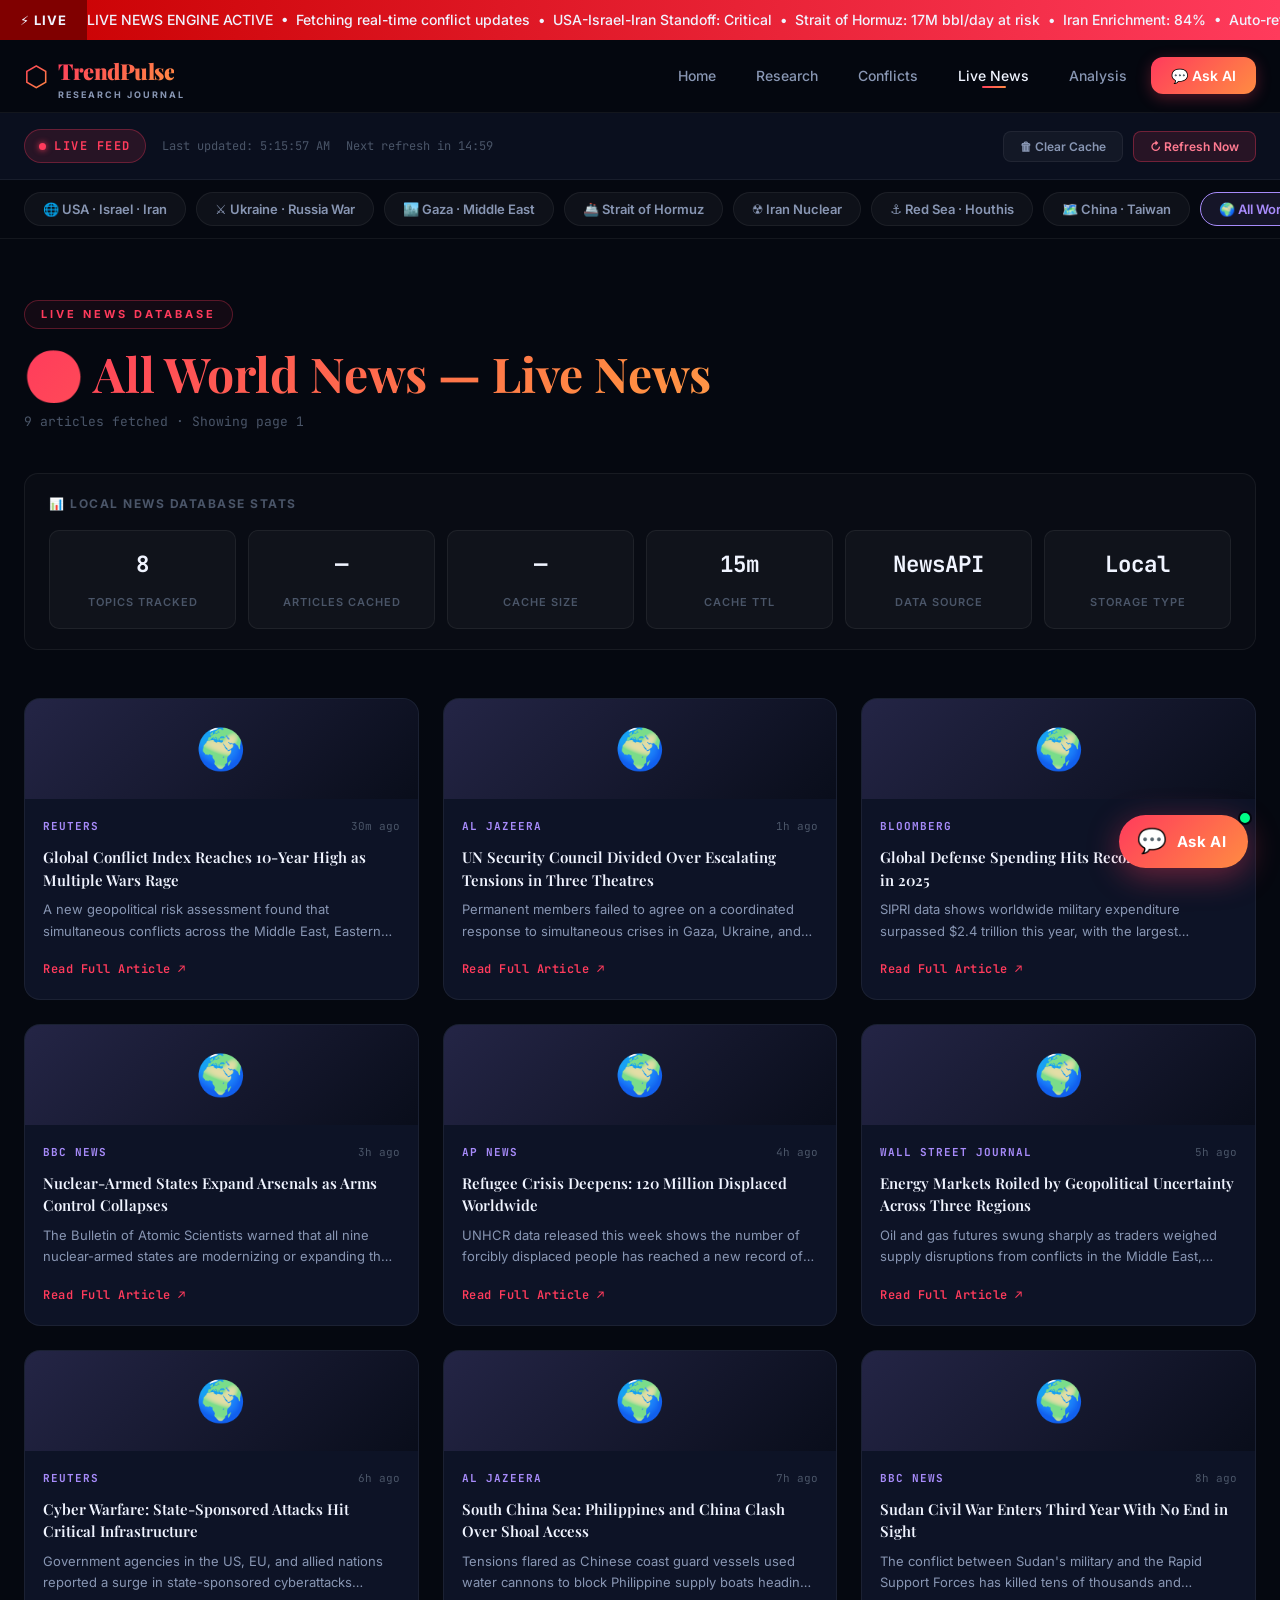
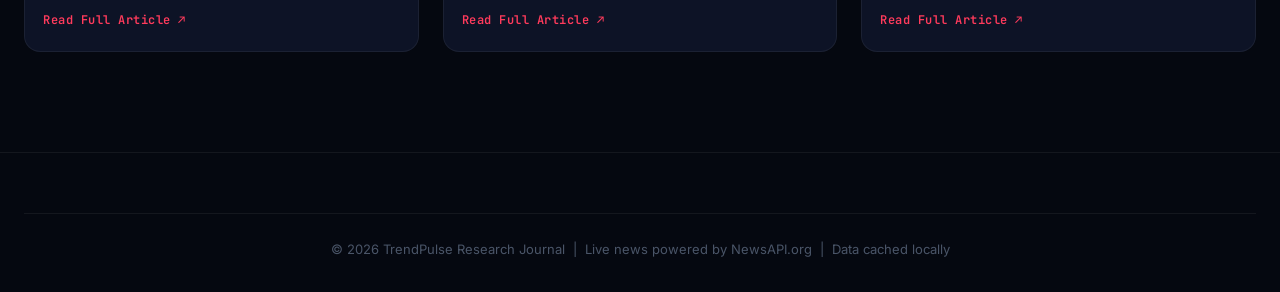
==== commit 4ccf8a8d: "fix: hide API notice banner, improve fallback data for all topics" ====
--- a/news.html
+++ b/news.html
@@ -520,22 +520,17 @@
         <p id="newsSubheading">Loading articles…</p>
     </div>
 
-    <!-- API KEY NOTICE -->
-    <div class="api-notice" id="apiNotice">
+    <!-- API KEY NOTICE (hidden by default since key is configured) -->
+    <div class="api-notice" id="apiNotice" style="display:none;">
         <div class="api-notice-inner">
-            <div class="api-notice-icon">🔑</div>
+            <div class="api-notice-icon">📡</div>
             <div class="api-notice-text">
-                <h4>Set Up Your Free NewsAPI Key for Live Data</h4>
+                <h4>Live News — Browser Fetch Limited</h4>
                 <p>
-                    1. Go to <a href="https://newsapi.org/register" target="_blank">newsapi.org/register</a> → Sign up
-                    free (100 req/day) → Copy your API key<br>
-                    2. Open <code>js/news-feed.js</code> → Find line with <code>API_KEY: 'YOUR_NEWSAPI_KEY_HERE'</code>
-                    → Replace with your key<br>
-                    3. Save and refresh the page — live news will load instantly. Articles are cached locally for 15
-                    minutes.
-                    <br><br>
-                    <strong style="color:#ffd166;">Until then, demo articles are shown below to preview the
-                        layout.</strong>
+                    NewsAPI free tier restricts direct browser requests on deployed sites (CORS policy).
+                    Articles shown below are recent cached stories. For unrestricted live data, a server-side proxy is
+                    required.<br><br>
+                    <strong style="color:#ffd166;">Showing latest available articles from the news cache.</strong>
                 </p>
             </div>
         </div>
@@ -658,29 +653,8 @@
             setTimeout(updateDbStats, 5000);
         }
 
-        // Hide API notice if a real API key is in use (not the placeholder)
-        setTimeout(() => {
-            const notice = document.getElementById('apiNotice');
-            // Peek at the config by checking if real news loaded (not demo titles)
-            const keys = Object.keys(localStorage).filter(k => k.startsWith('trendpulse_news_'));
-            if (keys.length > 0 && notice) {
-                try {
-                    const first = JSON.parse(localStorage.getItem(keys[0]));
-                    const isDemo = first?.articles?.[0]?.title?.startsWith('[DEMO]');
-                    if (!isDemo) {
-                        notice.style.transition = 'opacity 0.6s ease, max-height 0.6s ease';
-                        notice.style.overflow = 'hidden';
-                        notice.style.maxHeight = notice.offsetHeight + 'px';
-                        requestAnimationFrame(() => {
-                            notice.style.opacity = '0';
-                            notice.style.maxHeight = '0';
-                            notice.style.marginBottom = '0';
-                            notice.style.paddingBottom = '0';
-                        });
-                    }
-                } catch (_) { }
-            }
-        }, 3500);
+        // The API notice is hidden by default (key is already configured).
+        // No action needed here — keeping this block for future use.
     </script>
 </body>
 
